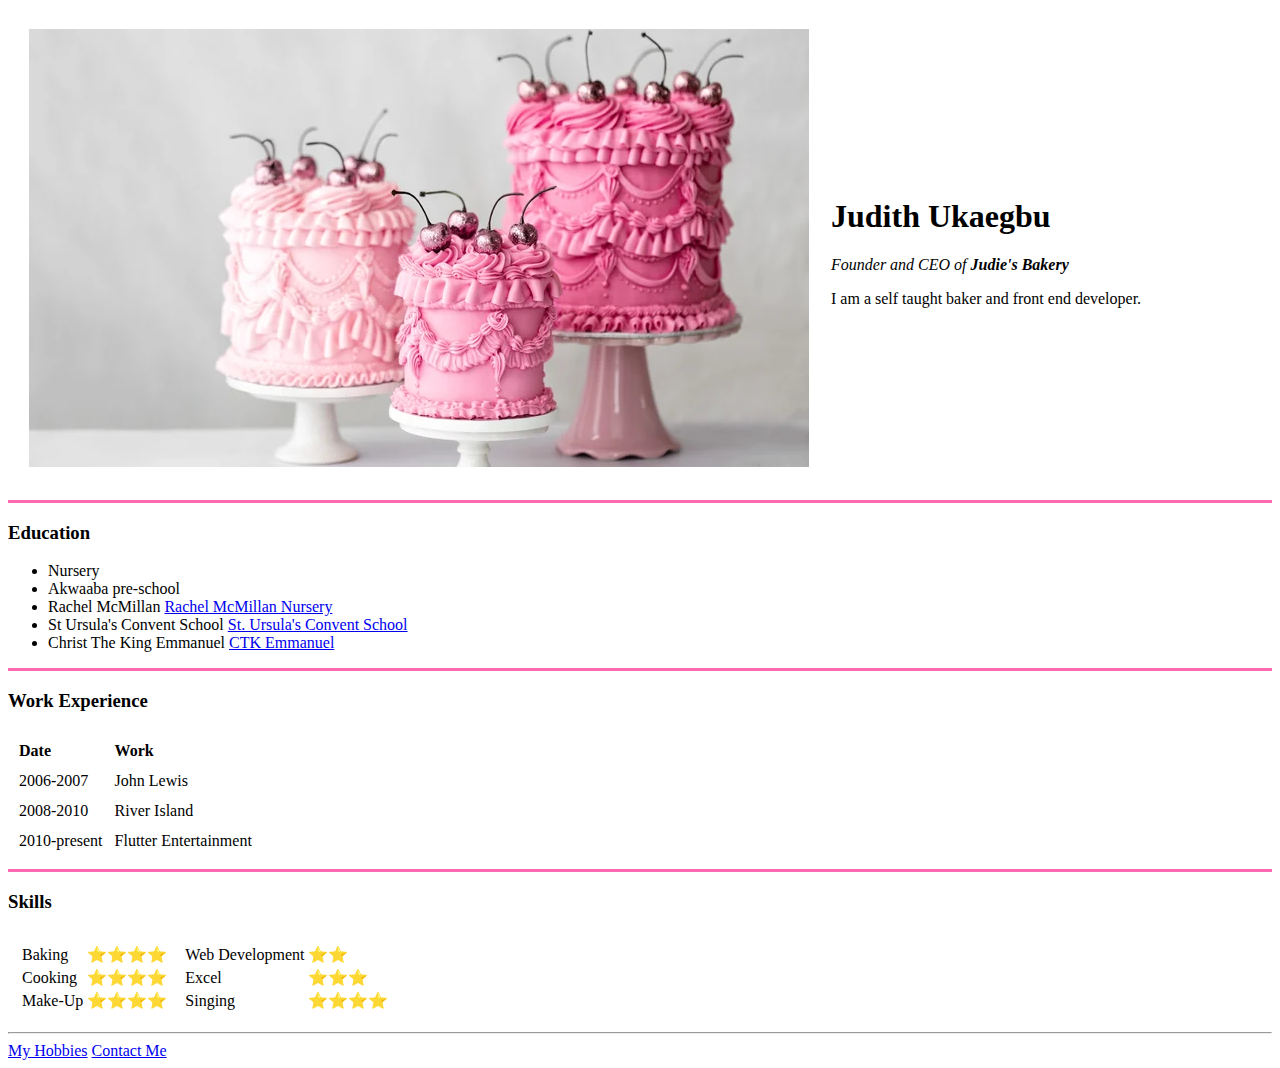
==== index.html @ cdbf20b4 "Add Capital "I" to Image  folder" ====
<!DOCTYPE html>
<head>
  <meta charset="UTF-8">
  <title>Judith's Personal Site</title>
</head>
<body>
  <table cellspacing="20">
    <tr>
      <td><img src="Images/Pink Lambeth Cake.webp" alt="pink lambeth cake"></td>
      <td><h1>Judith Ukaegbu</h1>
        <p><em>Founder and CEO of <strong>Judie's Bakery</strong></em></p>  
        <p>I am a self taught baker and front end developer.</p></td>
    </tr>
  </table>
  <hr size="3" color="hotpink"noshade>
  <h3>Education</h3>
  <ul>
    <li>Nursery</li>
    <li>Akwaaba pre-school</li>
    <li>Rachel McMillan <a href="https://www.rachelmcmillannursery.co.uk/index.asp">Rachel McMillan Nursery</a></li>
    <li>St Ursula's Convent School <a href="https://www.stursulas.com/">St. Ursula's Convent School</a></li>
    <li>Christ The King Emmanuel <a href="https://www.ctkemmanuel.ac.uk/">CTK Emmanuel</a></li>
  </ul>
  <hr size="3" color="hotpink"noshade>
  <h3>Work Experience</h3>
  <table cellspacing="10">
<thead align="left">
  <tr>
    <th>Date</th>
    <th>Work</th>
  </tr>
</thead>
<tbody>
<tr>
  <td>2006-2007</td>
  <td>John Lewis</td>
</tr>
<tr>
  <td>2008-2010</td>
  <td>River Island</td>
</tr>
<tr>
  <td>2010-present</td>
  <td>Flutter Entertainment</td>
</tr>
</tbody>
  </table>
  <hr size="3" color="hotpink"noshade>
  <h3>Skills</h3>
<table cellspacing="10">
  <tr>
    <td>
      <table>
        <tr>
          <td>Baking</td>
          <td>⭐⭐⭐⭐</td>
        </tr>
        <tr>
          <td>Cooking</td>
          <td>⭐⭐⭐⭐</td>
        </tr>
        <tr>
          <td>Make-Up</td>
          <td>⭐⭐⭐⭐</td>
        </tr>
      </table>
    </td>
    <td>
      <table>
        <tr>
          <td>Web Development</td>
          <td>⭐⭐</td>
        </tr>
        <tr>
          <td>Excel</td>
          <td>⭐⭐⭐</td>
        </tr>
        <tr>
          <td>Singing</td>
          <td>⭐⭐⭐⭐</td>
        </tr>
      </table>
    </td>
  </tr>
</table>
  <hr>
  <a href="Hobbies.html">My Hobbies</a>
  <a href="contact-me.html">Contact Me</a>
</body>
</html>
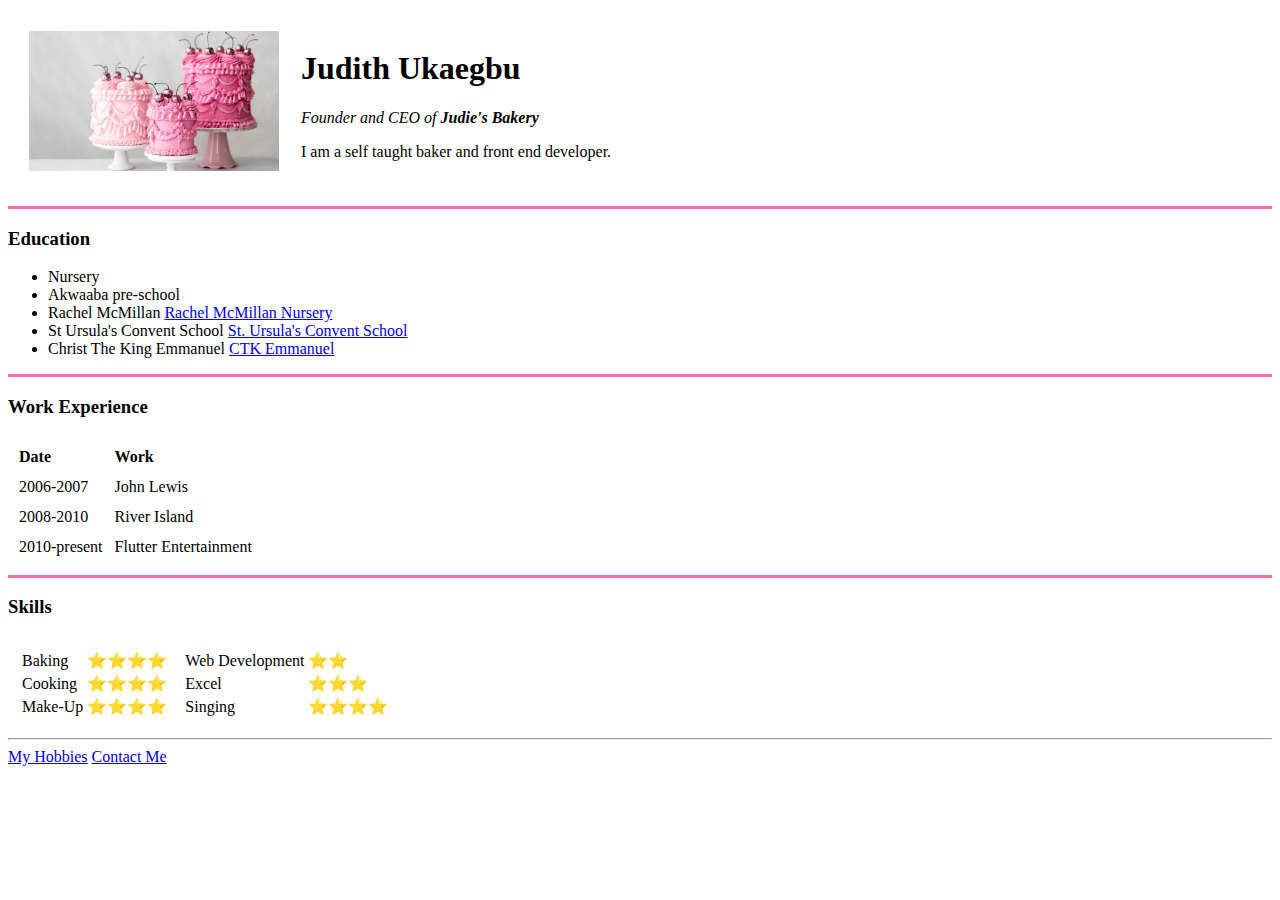
==== commit 3c69d790: "Add width to image" ====
--- a/index.html
+++ b/index.html
@@ -6,7 +6,7 @@
 <body>
   <table cellspacing="20">
     <tr>
-      <td><img src="Images/Pink Lambeth Cake.webp" alt="pink lambeth cake"></td>
+      <td><img src="Images/Pink Lambeth Cake.webp" alt="pink lambeth cake" width="250"></td>
       <td><h1>Judith Ukaegbu</h1>
         <p><em>Founder and CEO of <strong>Judie's Bakery</strong></em></p>  
         <p>I am a self taught baker and front end developer.</p></td>
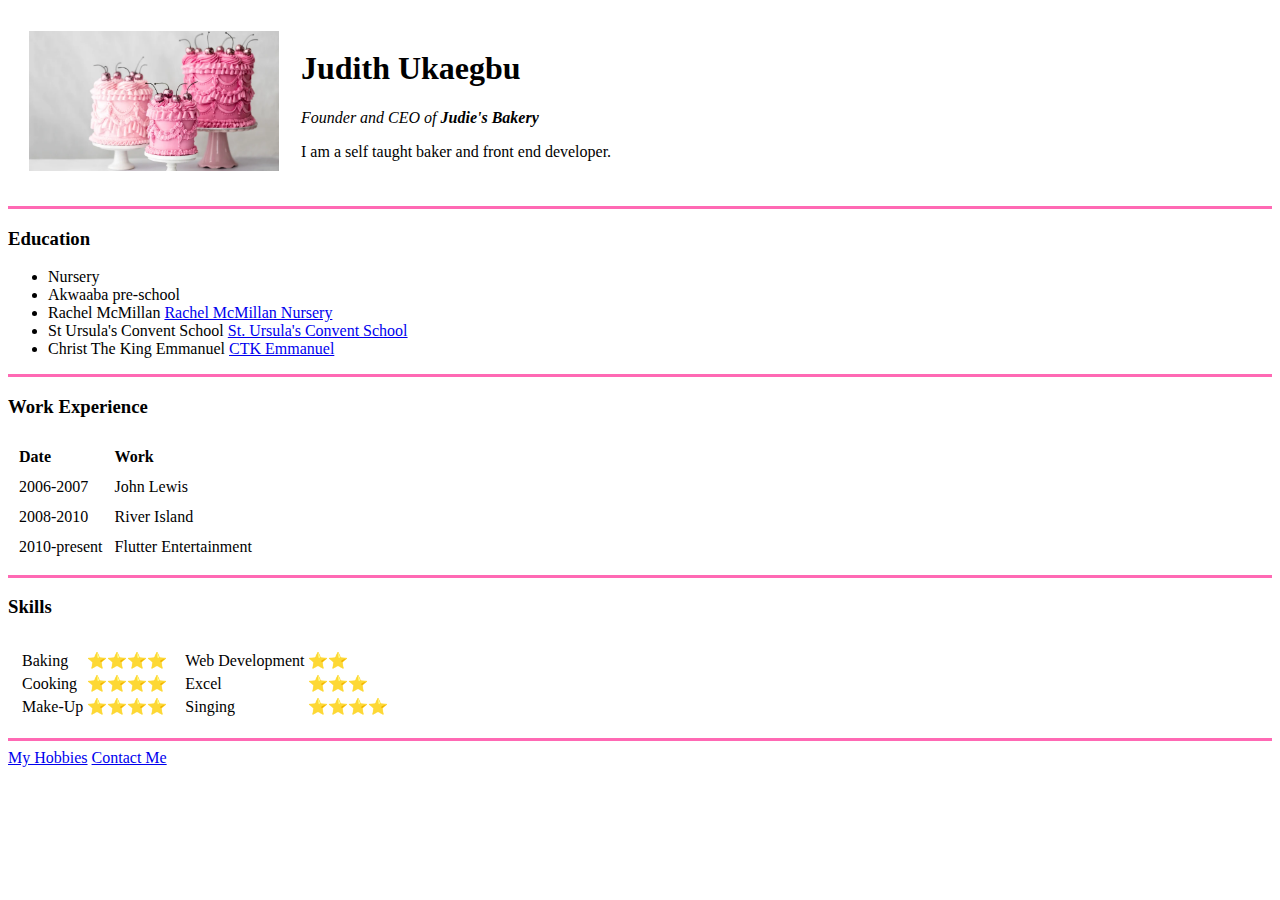
==== commit 4b2698ab: "Add pink size attribute to hr line" ====
--- a/index.html
+++ b/index.html
@@ -83,7 +83,7 @@
     </td>
   </tr>
 </table>
-  <hr>
+  <hr size="3" color="hotpink"noshade>
   <a href="Hobbies.html">My Hobbies</a>
   <a href="contact-me.html">Contact Me</a>
 </body>
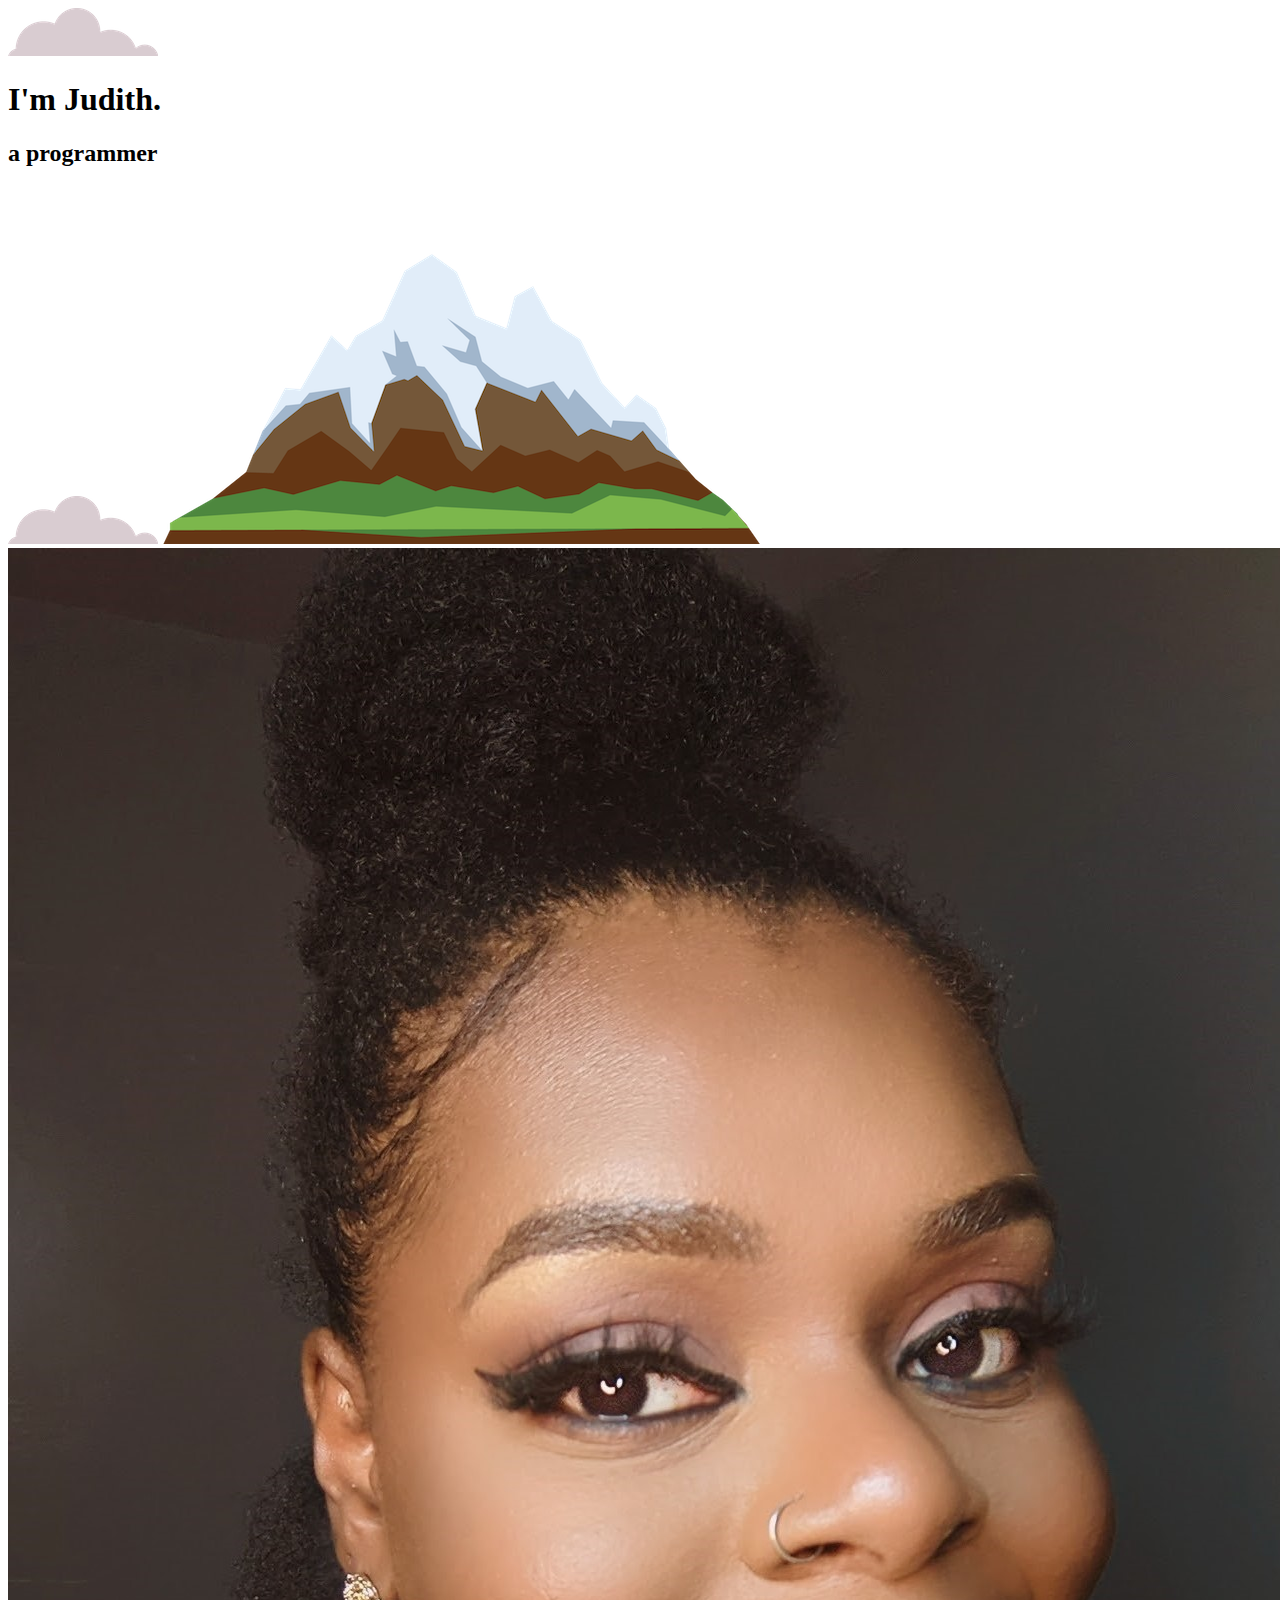
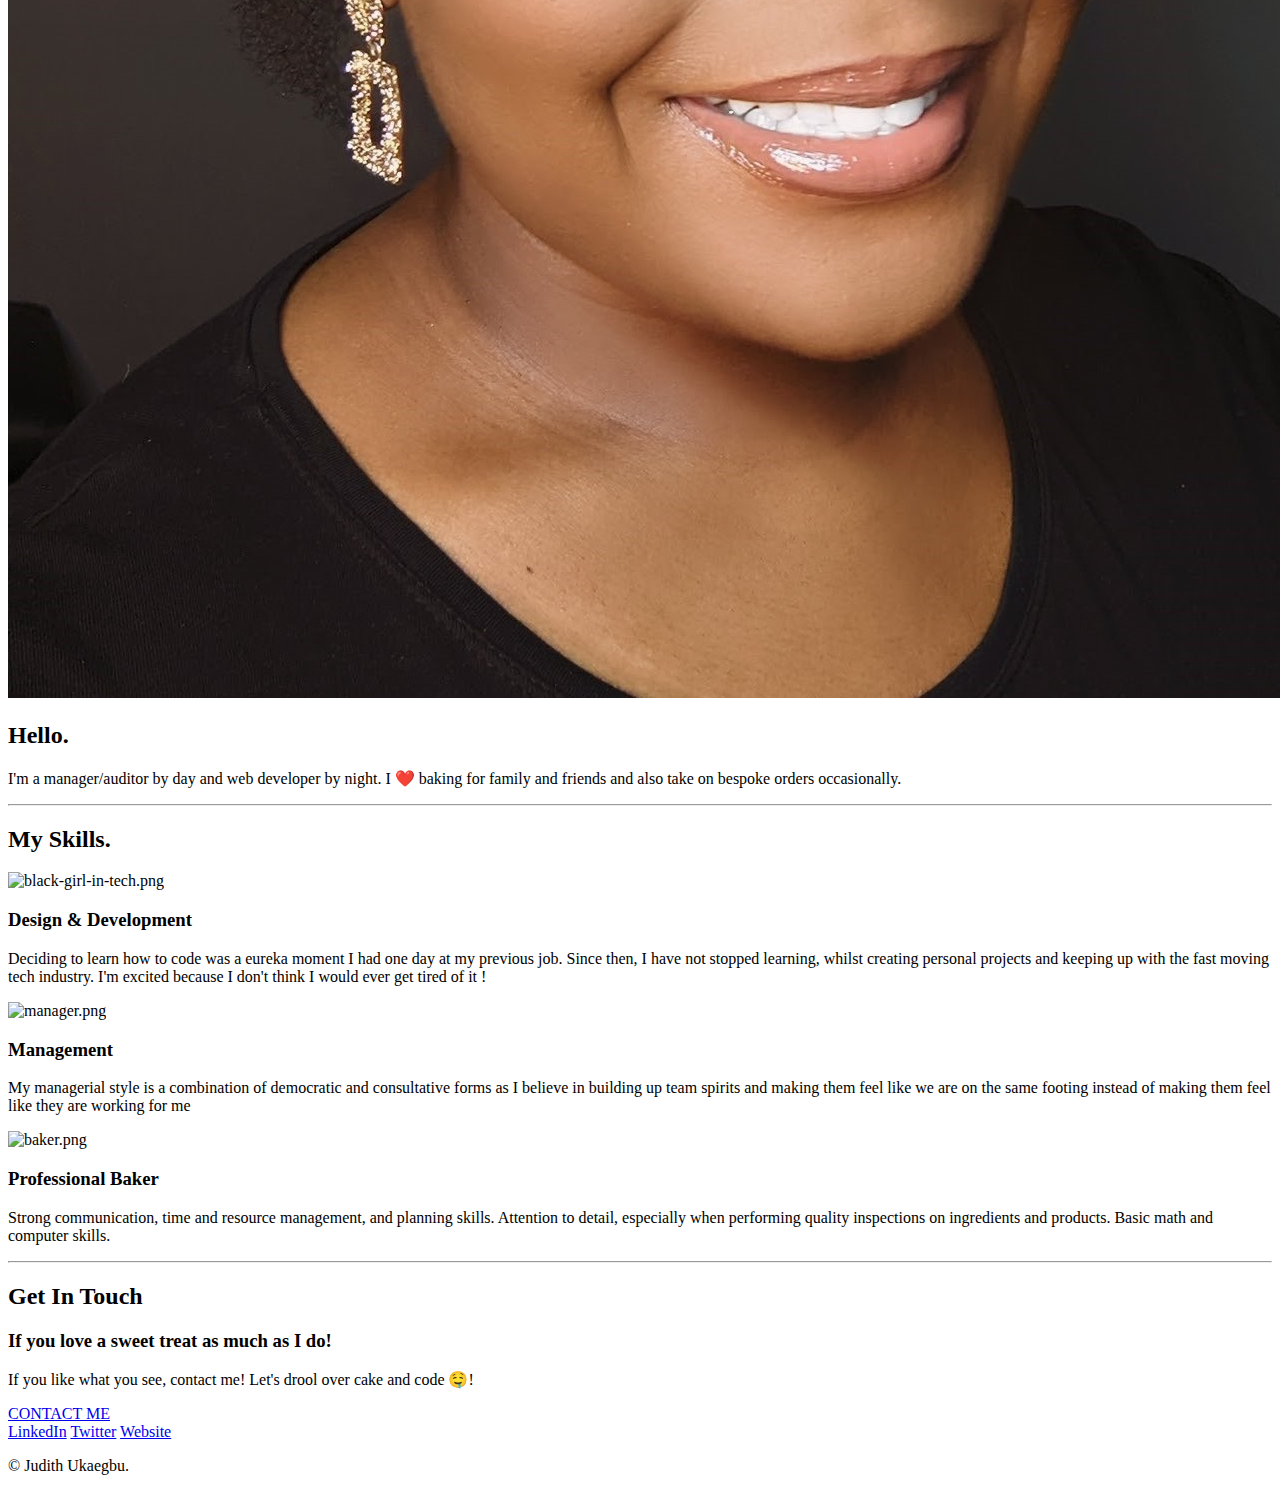
==== commit cc9eaea2: "Add css site" ====
--- a/index.html
+++ b/index.html
@@ -1,90 +1,100 @@
 <!DOCTYPE html>
-<head>
-  <meta charset="UTF-8">
-  <title>Judith's Personal Site</title>
-</head>
-<body>
-  <table cellspacing="20">
-    <tr>
-      <td><img src="Images/Pink Lambeth Cake.webp" alt="pink lambeth cake" width="250"></td>
-      <td><h1>Judith Ukaegbu</h1>
-        <p><em>Founder and CEO of <strong>Judie's Bakery</strong></em></p>  
-        <p>I am a self taught baker and front end developer.</p></td>
-    </tr>
-  </table>
-  <hr size="3" color="hotpink"noshade>
-  <h3>Education</h3>
-  <ul>
-    <li>Nursery</li>
-    <li>Akwaaba pre-school</li>
-    <li>Rachel McMillan <a href="https://www.rachelmcmillannursery.co.uk/index.asp">Rachel McMillan Nursery</a></li>
-    <li>St Ursula's Convent School <a href="https://www.stursulas.com/">St. Ursula's Convent School</a></li>
-    <li>Christ The King Emmanuel <a href="https://www.ctkemmanuel.ac.uk/">CTK Emmanuel</a></li>
-  </ul>
-  <hr size="3" color="hotpink"noshade>
-  <h3>Work Experience</h3>
-  <table cellspacing="10">
-<thead align="left">
-  <tr>
-    <th>Date</th>
-    <th>Work</th>
-  </tr>
-</thead>
-<tbody>
-<tr>
-  <td>2006-2007</td>
-  <td>John Lewis</td>
-</tr>
-<tr>
-  <td>2008-2010</td>
-  <td>River Island</td>
-</tr>
-<tr>
-  <td>2010-present</td>
-  <td>Flutter Entertainment</td>
-</tr>
-</tbody>
-  </table>
-  <hr size="3" color="hotpink"noshade>
-  <h3>Skills</h3>
-<table cellspacing="10">
-  <tr>
-    <td>
-      <table>
-        <tr>
-          <td>Baking</td>
-          <td>⭐⭐⭐⭐</td>
-        </tr>
-        <tr>
-          <td>Cooking</td>
-          <td>⭐⭐⭐⭐</td>
-        </tr>
-        <tr>
-          <td>Make-Up</td>
-          <td>⭐⭐⭐⭐</td>
-        </tr>
-      </table>
-    </td>
-    <td>
-      <table>
-        <tr>
-          <td>Web Development</td>
-          <td>⭐⭐</td>
-        </tr>
-        <tr>
-          <td>Excel</td>
-          <td>⭐⭐⭐</td>
-        </tr>
-        <tr>
-          <td>Singing</td>
-          <td>⭐⭐⭐⭐</td>
-        </tr>
-      </table>
-    </td>
-  </tr>
-</table>
-  <hr size="3" color="hotpink"noshade>
-  <a href="Hobbies.html">My Hobbies</a>
-  <a href="contact-me.html">Contact Me</a>
-</body>
+<html lang="en">
+  <head>
+    <meta charset="UTF-8" />
+    <title>Judith Ukaegbu</title>
+    <link rel="stylesheet" href="css/styles.css" />
+    <link rel="shortcut icon" href="favicon.ico" type="image/x-icon" />
+    <link rel="preconnect" href="https://fonts.googleapis.com" />
+    <link rel="preconnect" href="https://fonts.gstatic.com" crossorigin />
+    <link
+      href="https://fonts.googleapis.com/css2?family=Merriweather&family=Montserrat&family=Sacramento&display=swap"
+      rel="stylesheet"
+    />
+  </head>
+  <body>
+    <div class="top-container">
+      <img class="top-cloud" src="images/cloud.png" alt="cloud-img" />
+      <h1>I'm Judith.</h1>
+      <h2>a <span class="pro">pro</span>grammer</h2>
+      <img class="bottom-cloud" src="images/cloud.png" alt="cloud-img" />
+      <img class="mountain" src="images/mountain.png" alt="mountain-img" />
+    </div>
+    <div class="middle-container">
+      <div class="profile">
+        <img class="judith-jpg" src="images/judith.jpg" alt="judith-jpg" />
+        <h2>Hello.</h2>
+        <p class="intro">
+          I'm a manager/auditor by day and web developer by night. I ❤️ baking
+          for family and friends and also take on bespoke orders occasionally.
+        </p>
+      </div>
+      <hr />
+      <div class="skills">
+        <h2>My Skills.</h2>
+        <div class="skill-row">
+          <img
+            class="black-girl-in-tech-img"
+            src="https://media.istockphoto.com/id/1150453750/vector/teenage-girk-working-on-computer-in-classroom.jpg?s=612x612&w=0&k=20&c=Ny8n-jcvLVf9mYX3MlMk_mRM0fW1DNuqCTrDY27B72M="
+            alt="black-girl-in-tech.png"
+          />
+          <h3>Design & Development</h3>
+          <p>
+            Deciding to learn how to code was a eureka moment I had one day at
+            my previous job. Since then, I have not stopped learning, whilst
+            creating personal projects and keeping up with the fast moving tech
+            industry. I'm excited because I don't think I would ever get tired
+            of it !
+          </p>
+        </div>
+        <div class="skill-row">
+          <img
+            class="manager-img"
+            src="https://media.istockphoto.com/id/1293575165/vector/black-business-woman-empowering-black-people-vector-illustration.jpg?s=612x612&w=0&k=20&c=z-ajkEj4B8vYUmRdbNtKpCSvf9fFxjZpGHhnvt8CswA="
+            alt="manager.png"
+          />
+          <h3>Management</h3>
+          <p>
+            My managerial style is a combination of democratic and consultative
+            forms as I believe in building up team spirits and making them feel
+            like we are on the same footing instead of making them feel like
+            they are working for me
+          </p>
+        </div>
+        <div class="skill-row">
+          <img
+            class="baker-img"
+            src="https://media.istockphoto.com/id/1137974165/vector/confectioner.jpg?s=612x612&w=0&k=20&c=wAd364JEnJykXjYQJ8G1L4MobyE5Hv_1PXKcN0-Dhg8="
+            alt="baker.png"
+          />
+          <h3>Professional Baker</h3>
+          <p>
+            Strong communication, time and resource management, and planning
+            skills. Attention to detail, especially when performing quality
+            inspections on ingredients and products. Basic math and computer
+            skills.
+          </p>
+        </div>
+      </div>
+      <hr />
+      <div class="contact-me">
+        <h2>Get In Touch</h2>
+        <h3>If you love a sweet treat as much as I do!</h3>
+        <p class="contact-message">
+          If you like what you see, contact me! Let's drool over cake and code
+          🤤!
+        </p>
+        <a class="btn" href="mailto:judithuk11@yahoo.co.uk">CONTACT ME</a>
+      </div>
+    </div>
+
+    <div class="bottom-container">
+      <a class="footer-link" href="linkedin.com/in/judith-ukaegbu-a9b20b235"
+        >LinkedIn</a
+      >
+      <a class="footer-link" href="https://twitter.com/">Twitter</a>
+      <a class="footer-link" href="https://www.appbrewery.co/">Website</a>
+      <p class="copyright">© Judith Ukaegbu.</p>
+    </div>
+  </body>
 </html>
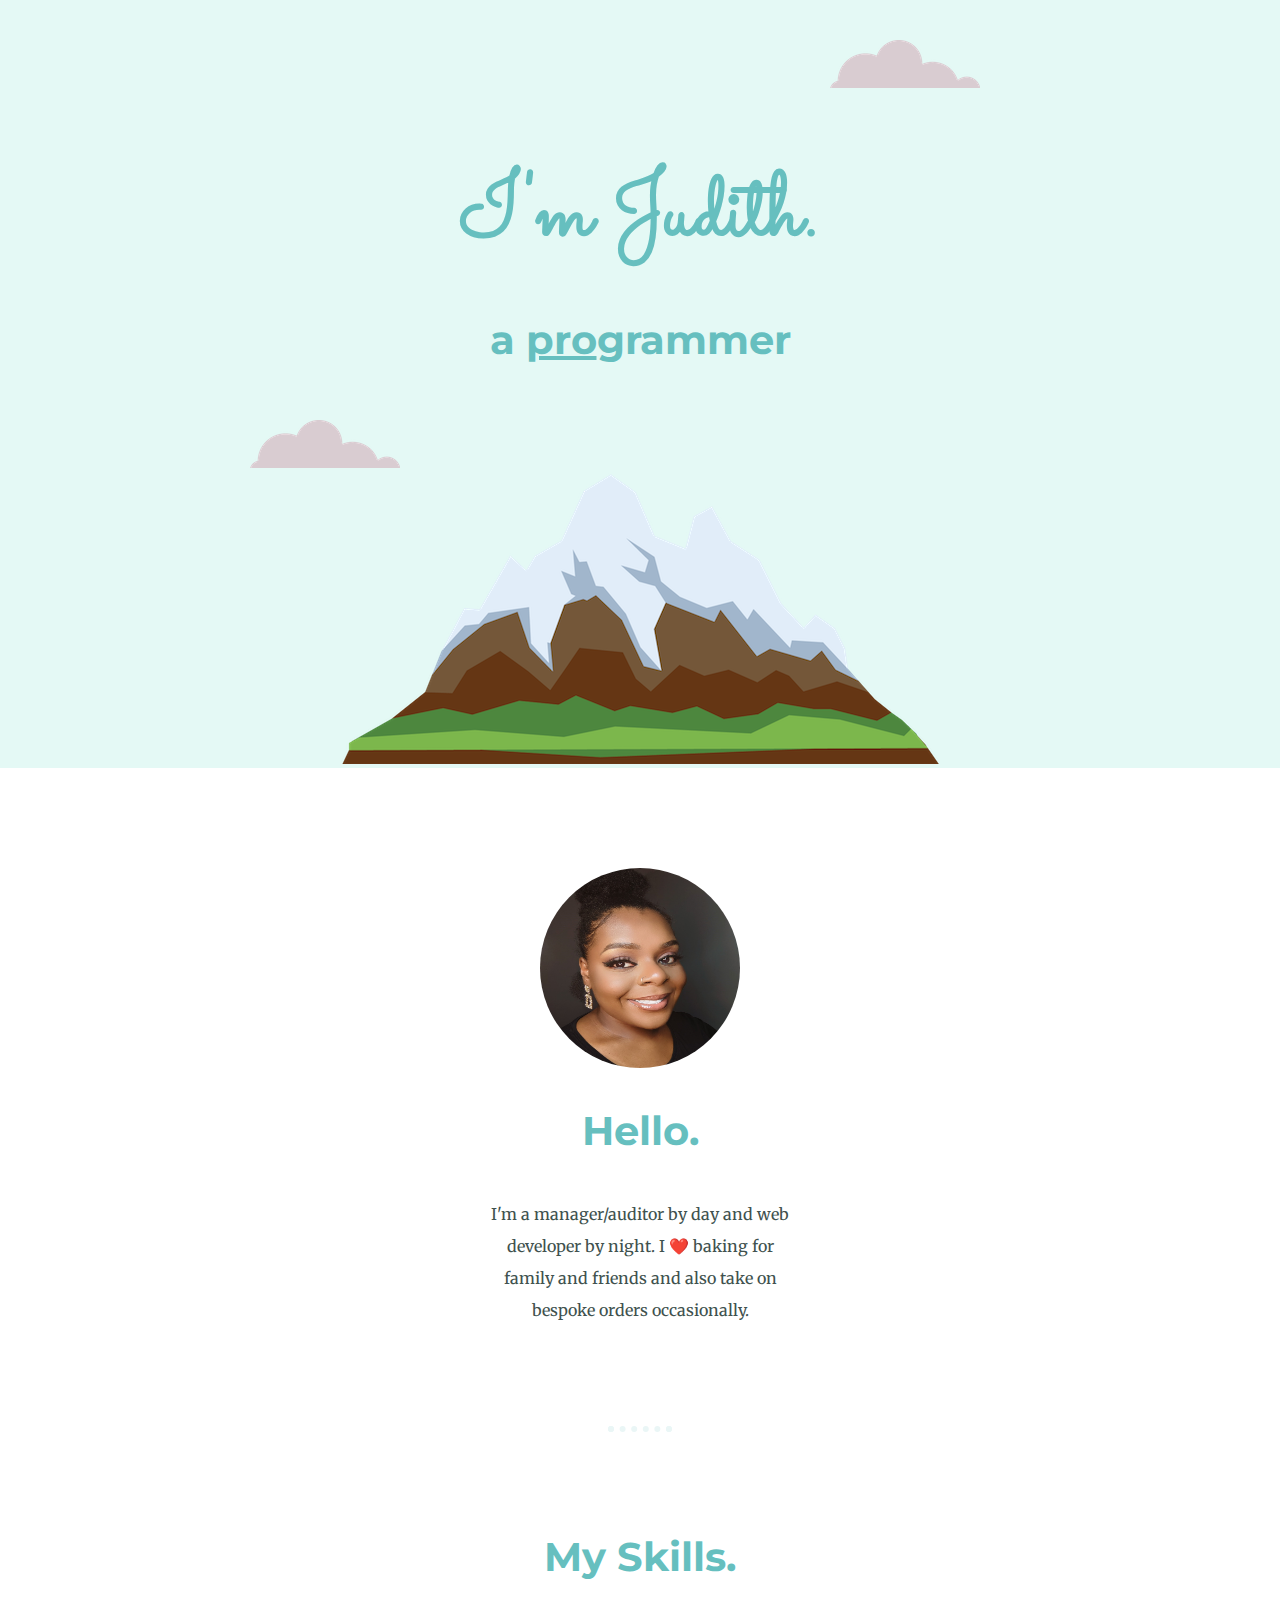
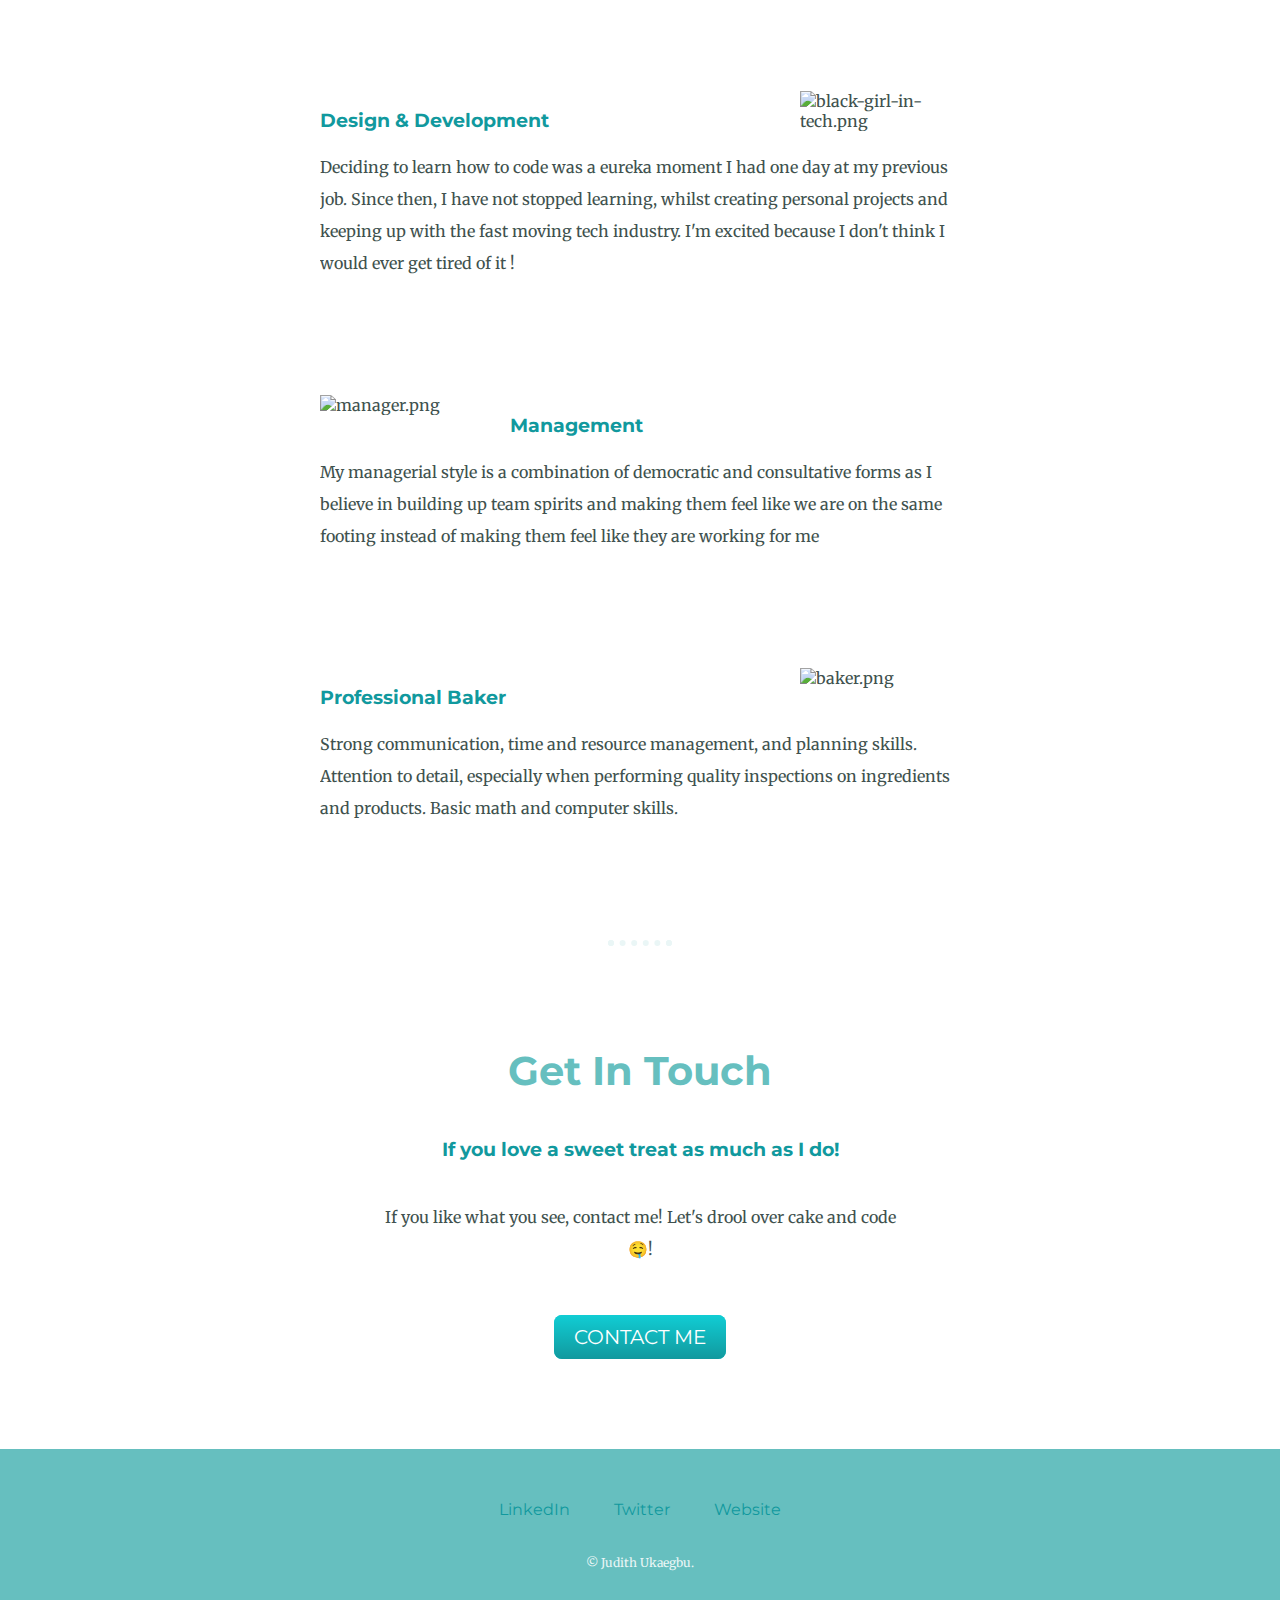
==== commit 250f3f5e: "changed css folder name" ====
--- a/index.html
+++ b/index.html
@@ -3,7 +3,7 @@
   <head>
     <meta charset="UTF-8" />
     <title>Judith Ukaegbu</title>
-    <link rel="stylesheet" href="css/styles.css" />
+    <link rel="stylesheet" href="CSS/styles.css" />
     <link rel="shortcut icon" href="favicon.ico" type="image/x-icon" />
     <link rel="preconnect" href="https://fonts.googleapis.com" />
     <link rel="preconnect" href="https://fonts.gstatic.com" crossorigin />
--- a/CSS/styles.css
+++ b/CSS/styles.css
@@ -0,0 +1,155 @@
+body {
+  color: #40514e;
+  font-family: "Merriweather", serif;
+  margin: 0;
+  text-align: center;
+}
+
+hr {
+  border: dotted #eaf6f6 6px;
+  border-bottom: none;
+  width: 4%;
+  margin: 100px auto;
+}
+
+h1 {
+  color: #66bfbf;
+  font-family: "Sacramento", cursive;
+  font-size: 5.625rem;
+
+  margin: 50px auto 0 auto;
+}
+
+h2 {
+  color: #66bfbf;
+  font-family: "Montserrat", sans-serif;
+  font-size: 2.5rem;
+  font-weight: bold;
+  padding-bottom: 10px;
+}
+
+h3 {
+  color: #11999e;
+  font-family: "Montserrat", sans-serif;
+  font-weight: bold;
+}
+
+p {
+  line-height: 2;
+}
+
+A {
+  color: #11999e;
+  font-family: "Montserrat", sans-serif;
+  margin: 10px 20px;
+  text-decoration: none;
+}
+
+a:hover {
+  color: #eaf6f6;
+}
+
+.top-container {
+  background-color: #e4f9f5;
+  position: relative;
+  padding-top: 100px;
+}
+
+.judith-jpg {
+  border-radius: 50%;
+  height: 200px;
+  width: 200px;
+}
+
+.middle-container {
+  margin: 100px 0;
+}
+
+.bottom-container {
+  background-color: #66bfbf;
+  padding: 50px 0 20px;
+}
+
+.skill-row {
+  margin: 100px auto 100px auto;
+  text-align: left;
+  width: 50%;
+  overflow: auto;
+}
+
+.pro {
+  text-decoration: underline;
+}
+
+.intro {
+  width: 25%;
+  margin: auto;
+}
+
+.contact-message {
+  width: 40%;
+  margin: 40px auto 60px;
+}
+
+.bottom-cloud {
+  position: absolute;
+  left: 250px;
+  bottom: 300px;
+}
+
+.top-cloud {
+  position: absolute;
+  right: 300px;
+  top: 40px;
+}
+
+.black-girl-in-tech-img {
+  float: right;
+  margin-left: 30px;
+  width: 25%;
+}
+
+.manager-img {
+  float: left;
+  margin-right: 30px;
+  width: 25%;
+}
+
+.baker-img {
+  float: right;
+  margin-left: 30px;
+  width: 25%;
+}
+
+.copyright {
+  color: #eaf6f6;
+  font-size: 0.75rem;
+  padding: 20px 0;
+}
+
+.btn {
+  background: #11cdd4;
+  background-image: -webkit-linear-gradient(top, #11cdd4, #11999e);
+  background-image: -moz-linear-gradient(top, #11cdd4, #11999e);
+  background-image: -ms-linear-gradient(top, #11cdd4, #11999e);
+  background-image: -o-linear-gradient(top, #11cdd4, #11999e);
+  background-image: linear-gradient(to bottom, #11cdd4, #11999e);
+  -webkit-border-radius: 8;
+  -moz-border-radius: 8;
+  border-radius: 8px;
+  font-family: "Montserrat", sans-serif;
+  color: #ffffff;
+  font-size: 20px;
+  padding: 10px 20px 10px 20px;
+  text-decoration: none;
+}
+
+.btn:hover {
+  background: #30e3cb;
+  background-image: -webkit-linear-gradient(top, #30e3cb, #2bc4ad);
+  background-image: -moz-linear-gradient(top, #30e3cb, #2bc4ad);
+  background-image: -ms-linear-gradient(top, #30e3cb, #2bc4ad);
+  background-image: -o-linear-gradient(top, #30e3cb, #2bc4ad);
+  background-image: linear-gradient(to bottom, #30e3cb, #2bc4ad);
+  text-decoration: none;
+}
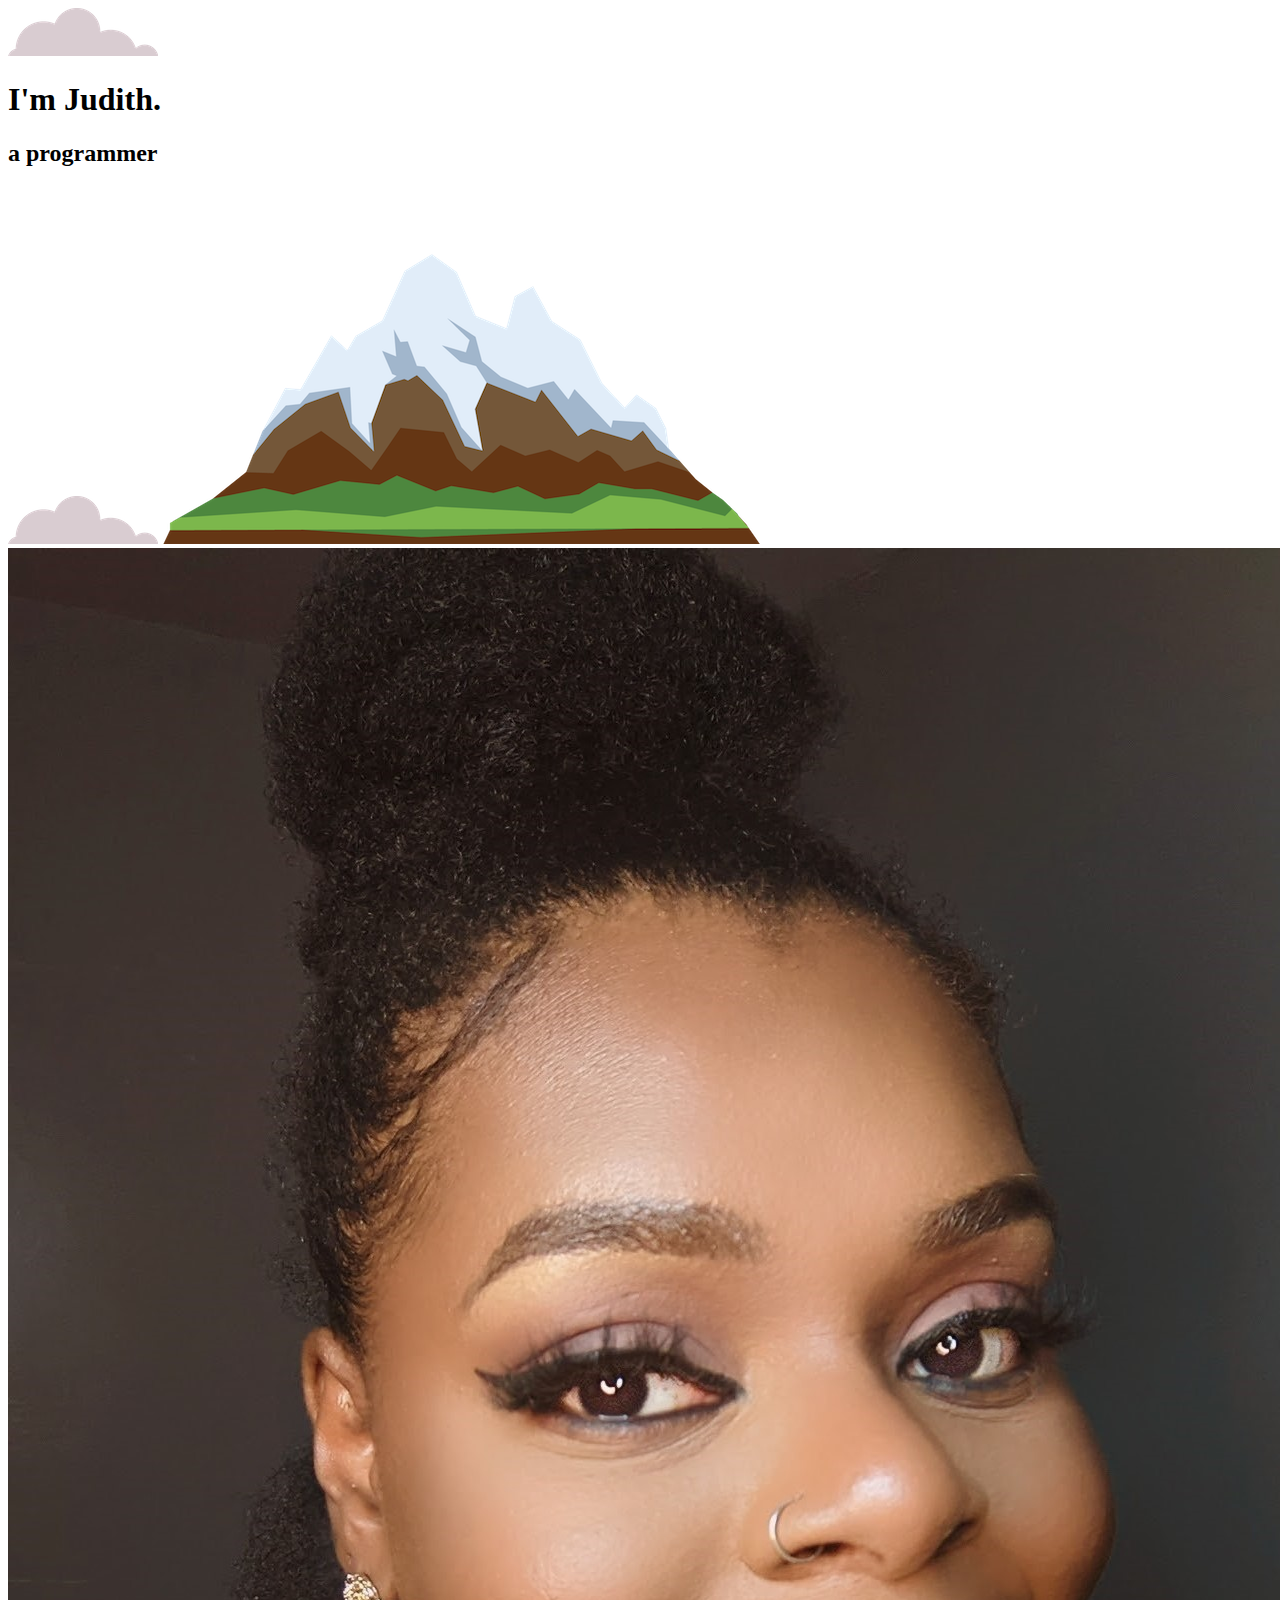
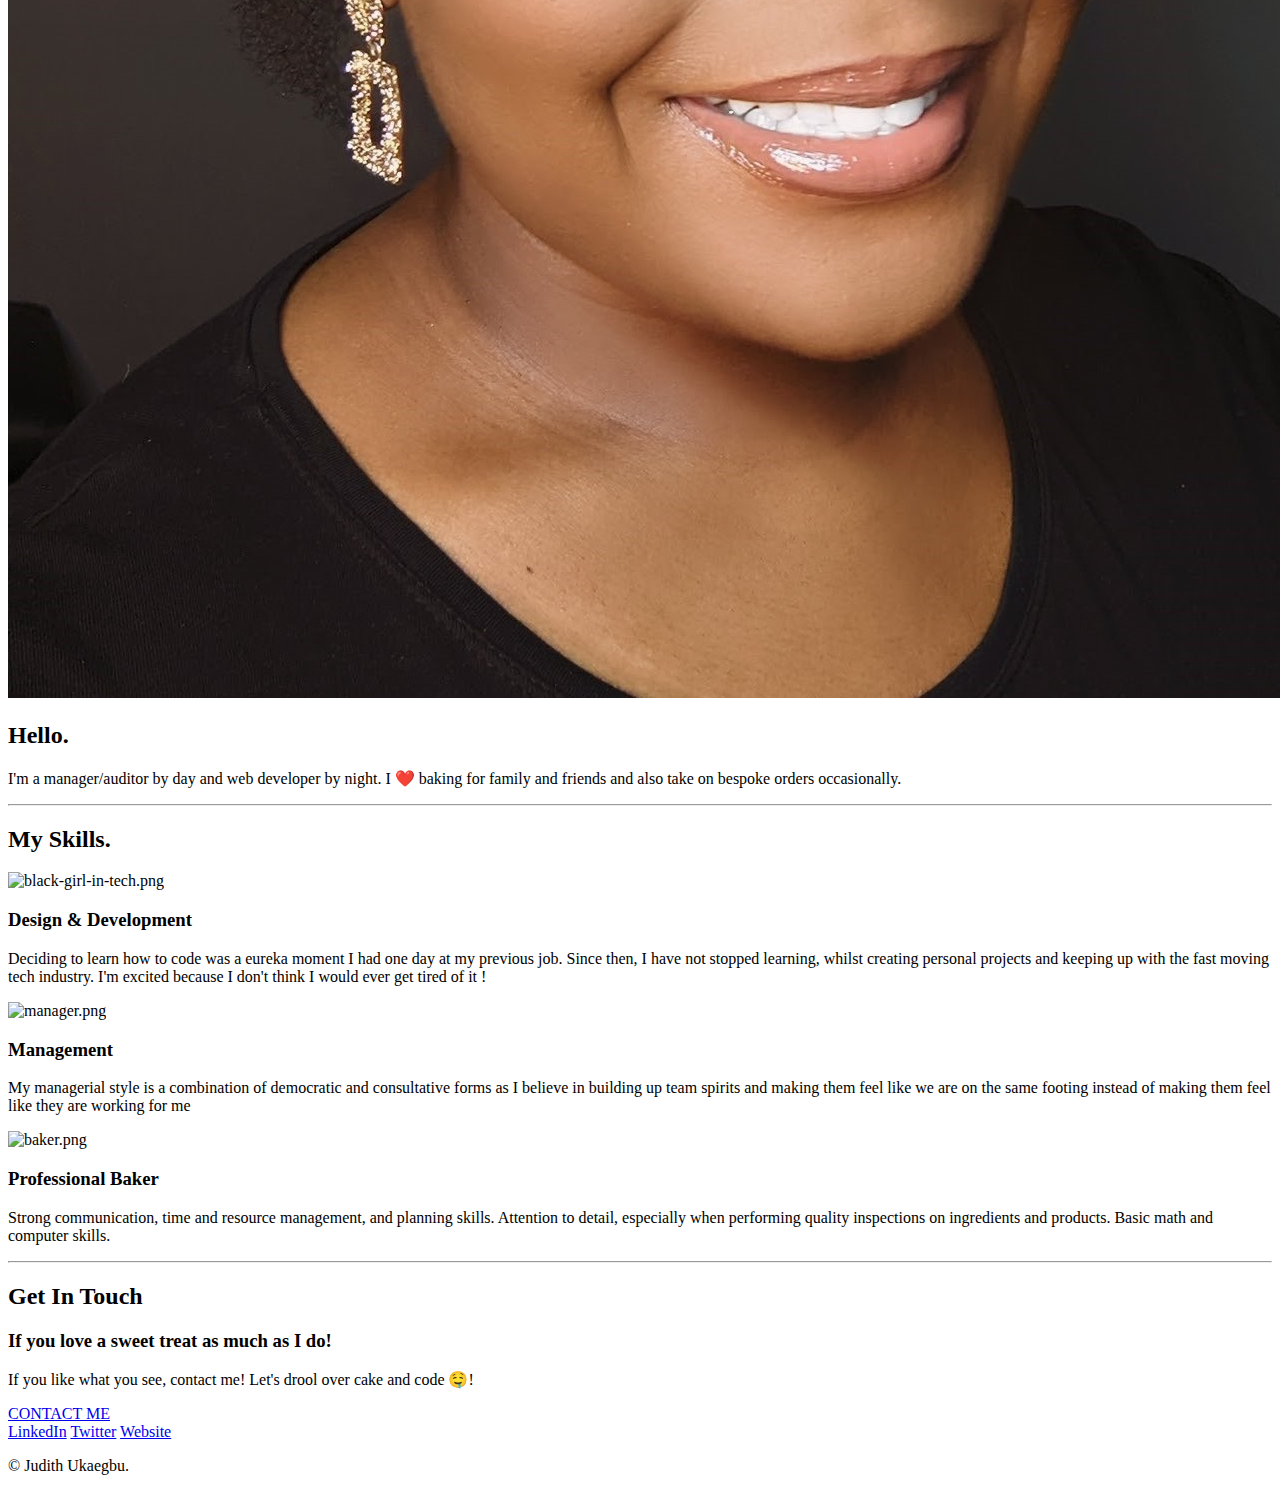
==== commit d70ece40: "added css style sheet" ====
--- a/index.html
+++ b/index.html
@@ -3,7 +3,7 @@
   <head>
     <meta charset="UTF-8" />
     <title>Judith Ukaegbu</title>
-    <link rel="stylesheet" href="CSS/styles.css" />
+    <link rel="stylesheet" href="styles.css" />
     <link rel="shortcut icon" href="favicon.ico" type="image/x-icon" />
     <link rel="preconnect" href="https://fonts.googleapis.com" />
     <link rel="preconnect" href="https://fonts.gstatic.com" crossorigin />
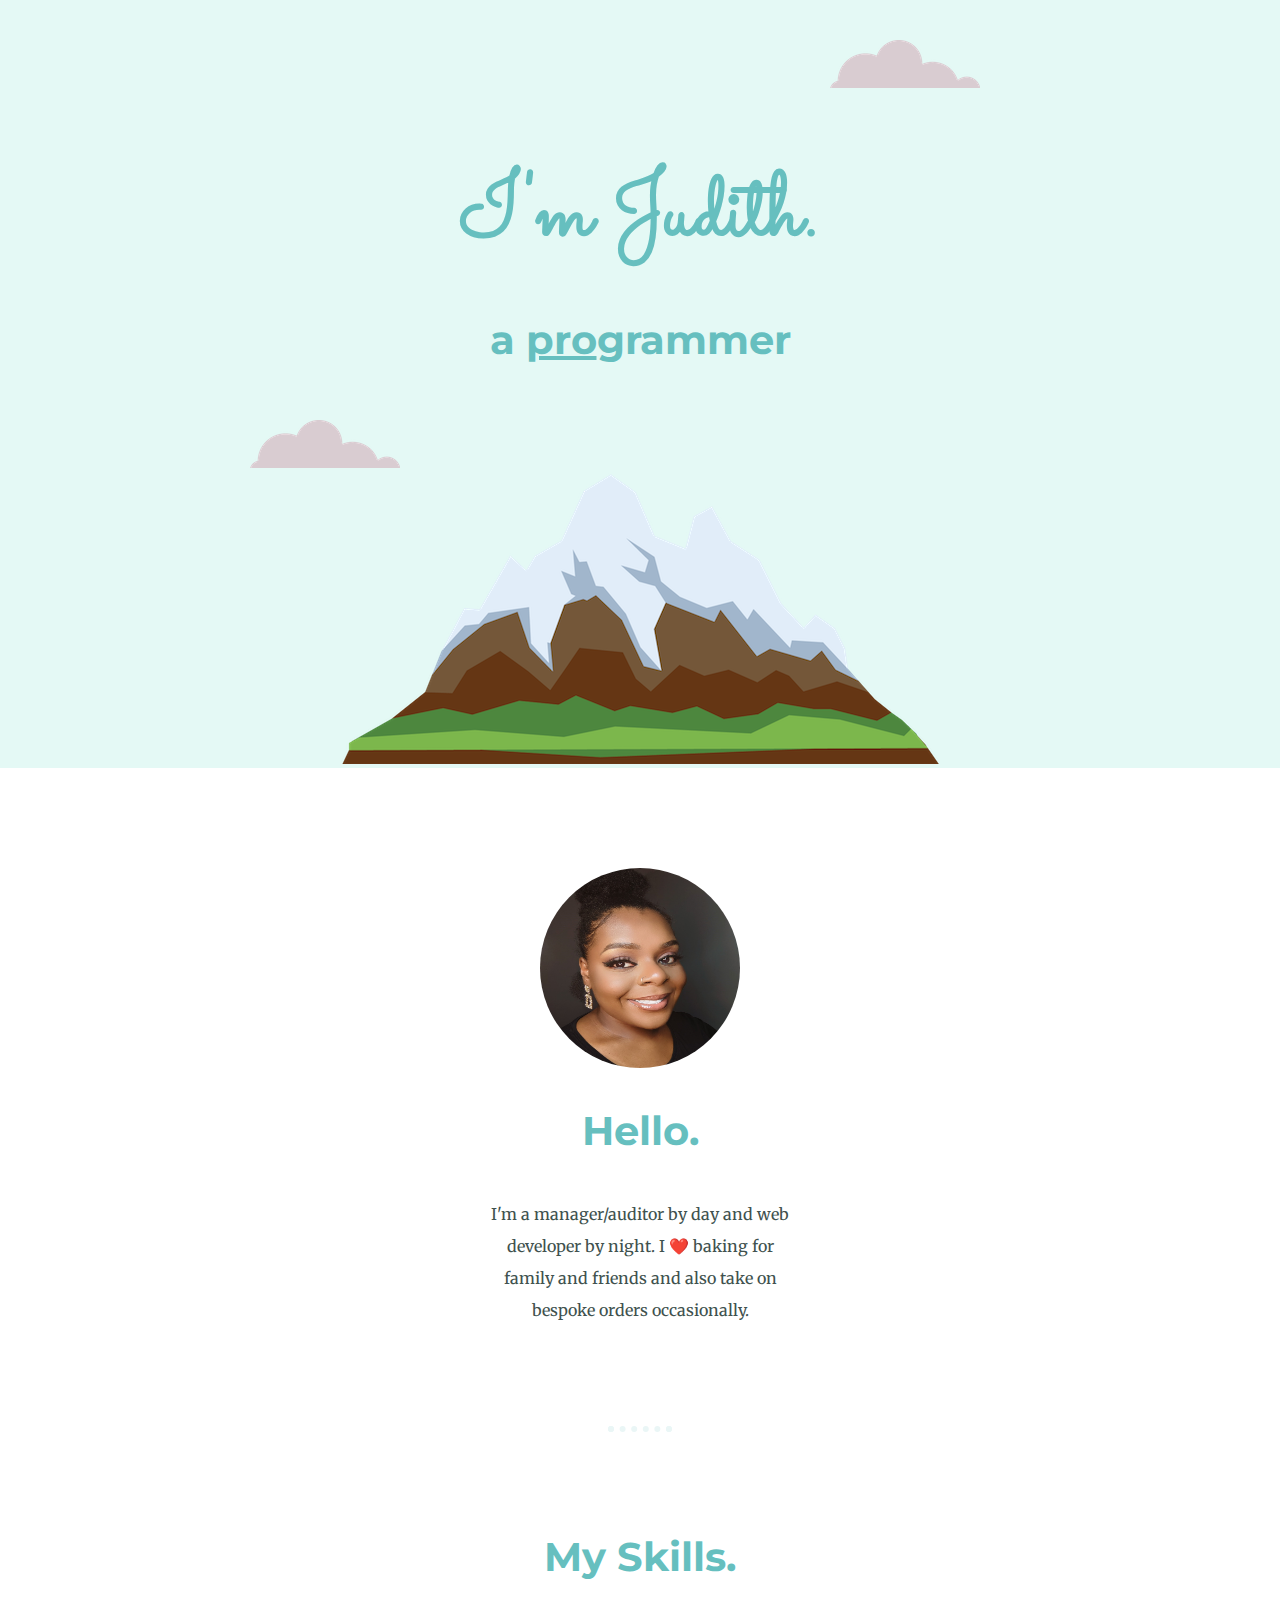
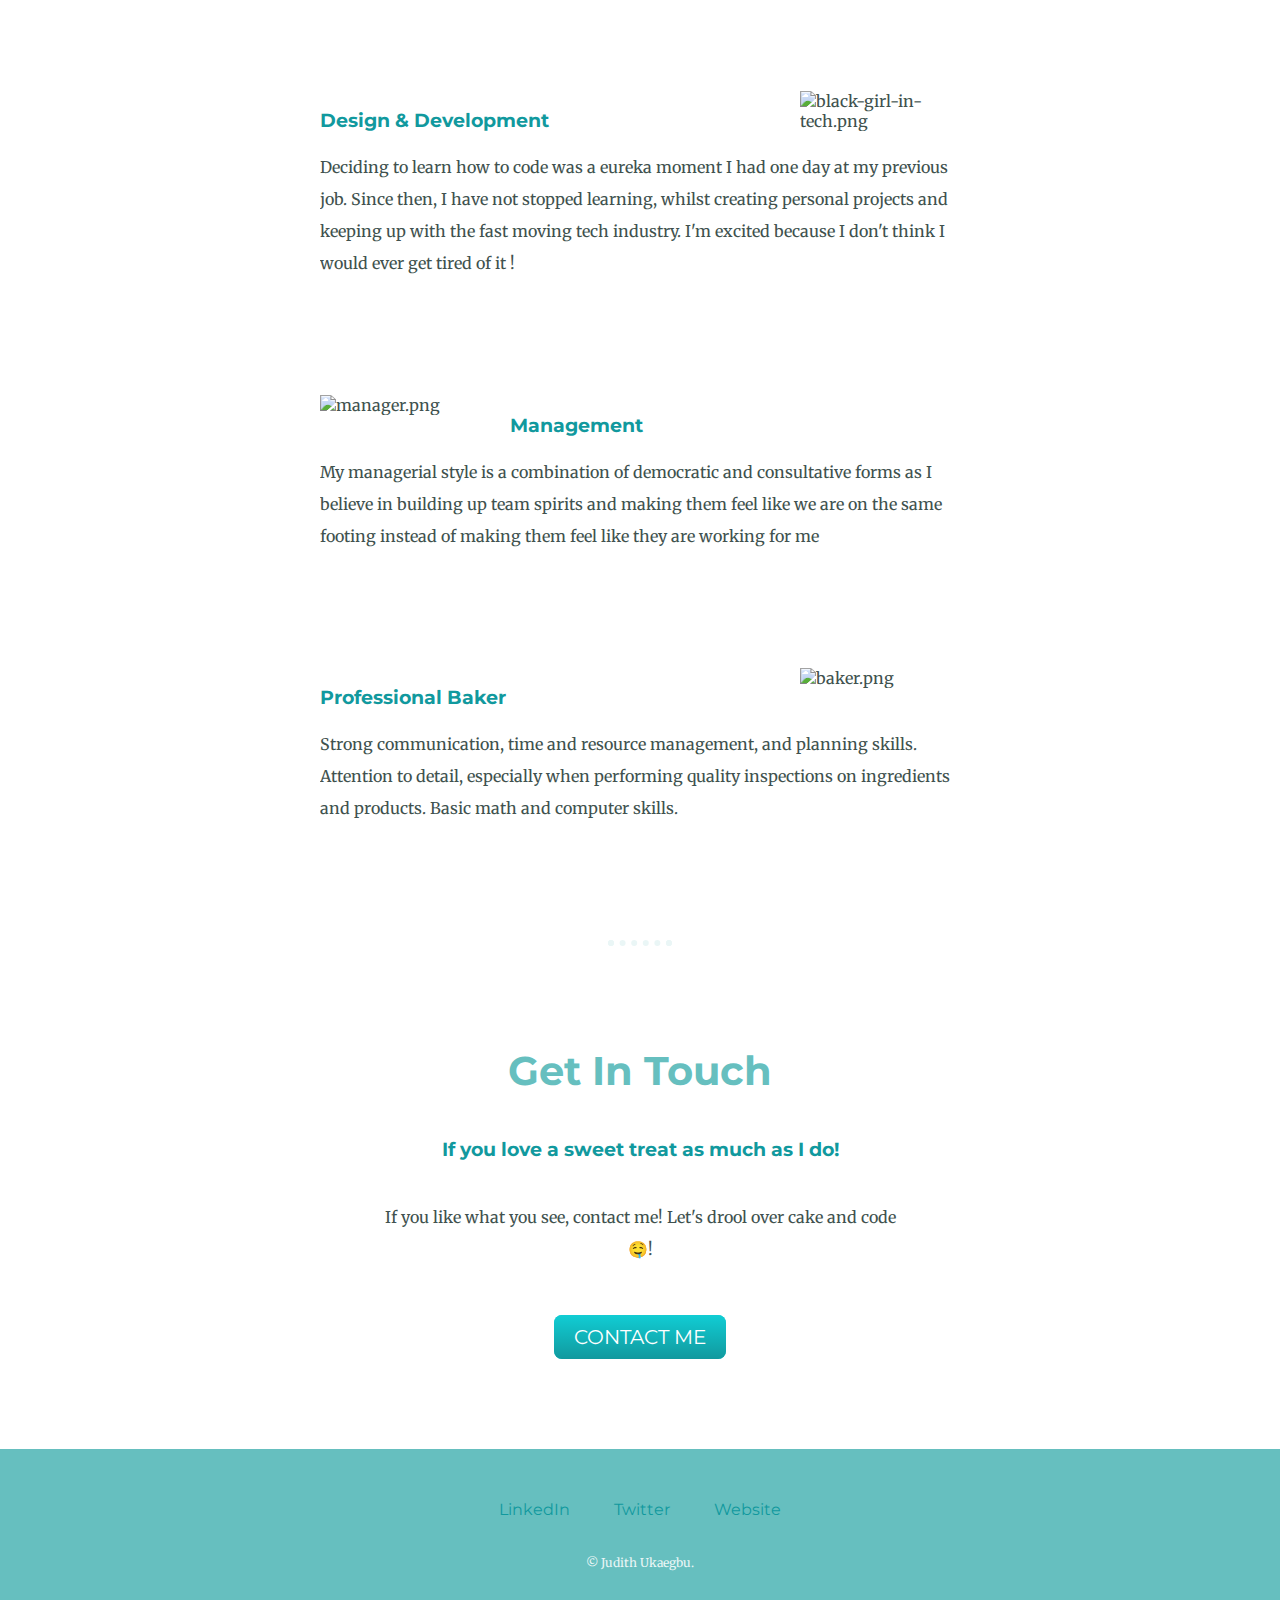
==== commit f6612da1: "Update CSS/styles.scc" ====
--- a/index.html
+++ b/index.html
@@ -3,7 +3,7 @@
   <head>
     <meta charset="UTF-8" />
     <title>Judith Ukaegbu</title>
-    <link rel="stylesheet" href="styles.css" />
+    <link rel="stylesheet" href="CSS/styles.css" />
     <link rel="shortcut icon" href="favicon.ico" type="image/x-icon" />
     <link rel="preconnect" href="https://fonts.googleapis.com" />
     <link rel="preconnect" href="https://fonts.gstatic.com" crossorigin />
--- a/CSS/styles.css
+++ b/CSS/styles.css
@@ -0,0 +1,155 @@
+body {
+  color: #40514e;
+  font-family: "Merriweather", serif;
+  margin: 0;
+  text-align: center;
+}
+
+hr {
+  border: dotted #eaf6f6 6px;
+  border-bottom: none;
+  width: 4%;
+  margin: 100px auto;
+}
+
+h1 {
+  color: #66bfbf;
+  font-family: "Sacramento", cursive;
+  font-size: 5.625rem;
+
+  margin: 50px auto 0 auto;
+}
+
+h2 {
+  color: #66bfbf;
+  font-family: "Montserrat", sans-serif;
+  font-size: 2.5rem;
+  font-weight: bold;
+  padding-bottom: 10px;
+}
+
+h3 {
+  color: #11999e;
+  font-family: "Montserrat", sans-serif;
+  font-weight: bold;
+}
+
+p {
+  line-height: 2;
+}
+
+A {
+  color: #11999e;
+  font-family: "Montserrat", sans-serif;
+  margin: 10px 20px;
+  text-decoration: none;
+}
+
+a:hover {
+  color: #eaf6f6;
+}
+
+.top-container {
+  background-color: #e4f9f5;
+  position: relative;
+  padding-top: 100px;
+}
+
+.judith-jpg {
+  border-radius: 50%;
+  height: 200px;
+  width: 200px;
+}
+
+.middle-container {
+  margin: 100px 0;
+}
+
+.bottom-container {
+  background-color: #66bfbf;
+  padding: 50px 0 20px;
+}
+
+.skill-row {
+  margin: 100px auto 100px auto;
+  text-align: left;
+  width: 50%;
+  overflow: auto;
+}
+
+.pro {
+  text-decoration: underline;
+}
+
+.intro {
+  width: 25%;
+  margin: auto;
+}
+
+.contact-message {
+  width: 40%;
+  margin: 40px auto 60px;
+}
+
+.bottom-cloud {
+  position: absolute;
+  left: 250px;
+  bottom: 300px;
+}
+
+.top-cloud {
+  position: absolute;
+  right: 300px;
+  top: 40px;
+}
+
+.black-girl-in-tech-img {
+  float: right;
+  margin-left: 30px;
+  width: 25%;
+}
+
+.manager-img {
+  float: left;
+  margin-right: 30px;
+  width: 25%;
+}
+
+.baker-img {
+  float: right;
+  margin-left: 30px;
+  width: 25%;
+}
+
+.copyright {
+  color: #eaf6f6;
+  font-size: 0.75rem;
+  padding: 20px 0;
+}
+
+.btn {
+  background: #11cdd4;
+  background-image: -webkit-linear-gradient(top, #11cdd4, #11999e);
+  background-image: -moz-linear-gradient(top, #11cdd4, #11999e);
+  background-image: -ms-linear-gradient(top, #11cdd4, #11999e);
+  background-image: -o-linear-gradient(top, #11cdd4, #11999e);
+  background-image: linear-gradient(to bottom, #11cdd4, #11999e);
+  -webkit-border-radius: 8;
+  -moz-border-radius: 8;
+  border-radius: 8px;
+  font-family: "Montserrat", sans-serif;
+  color: #ffffff;
+  font-size: 20px;
+  padding: 10px 20px 10px 20px;
+  text-decoration: none;
+}
+
+.btn:hover {
+  background: #30e3cb;
+  background-image: -webkit-linear-gradient(top, #30e3cb, #2bc4ad);
+  background-image: -moz-linear-gradient(top, #30e3cb, #2bc4ad);
+  background-image: -ms-linear-gradient(top, #30e3cb, #2bc4ad);
+  background-image: -o-linear-gradient(top, #30e3cb, #2bc4ad);
+  background-image: linear-gradient(to bottom, #30e3cb, #2bc4ad);
+  text-decoration: none;
+}
